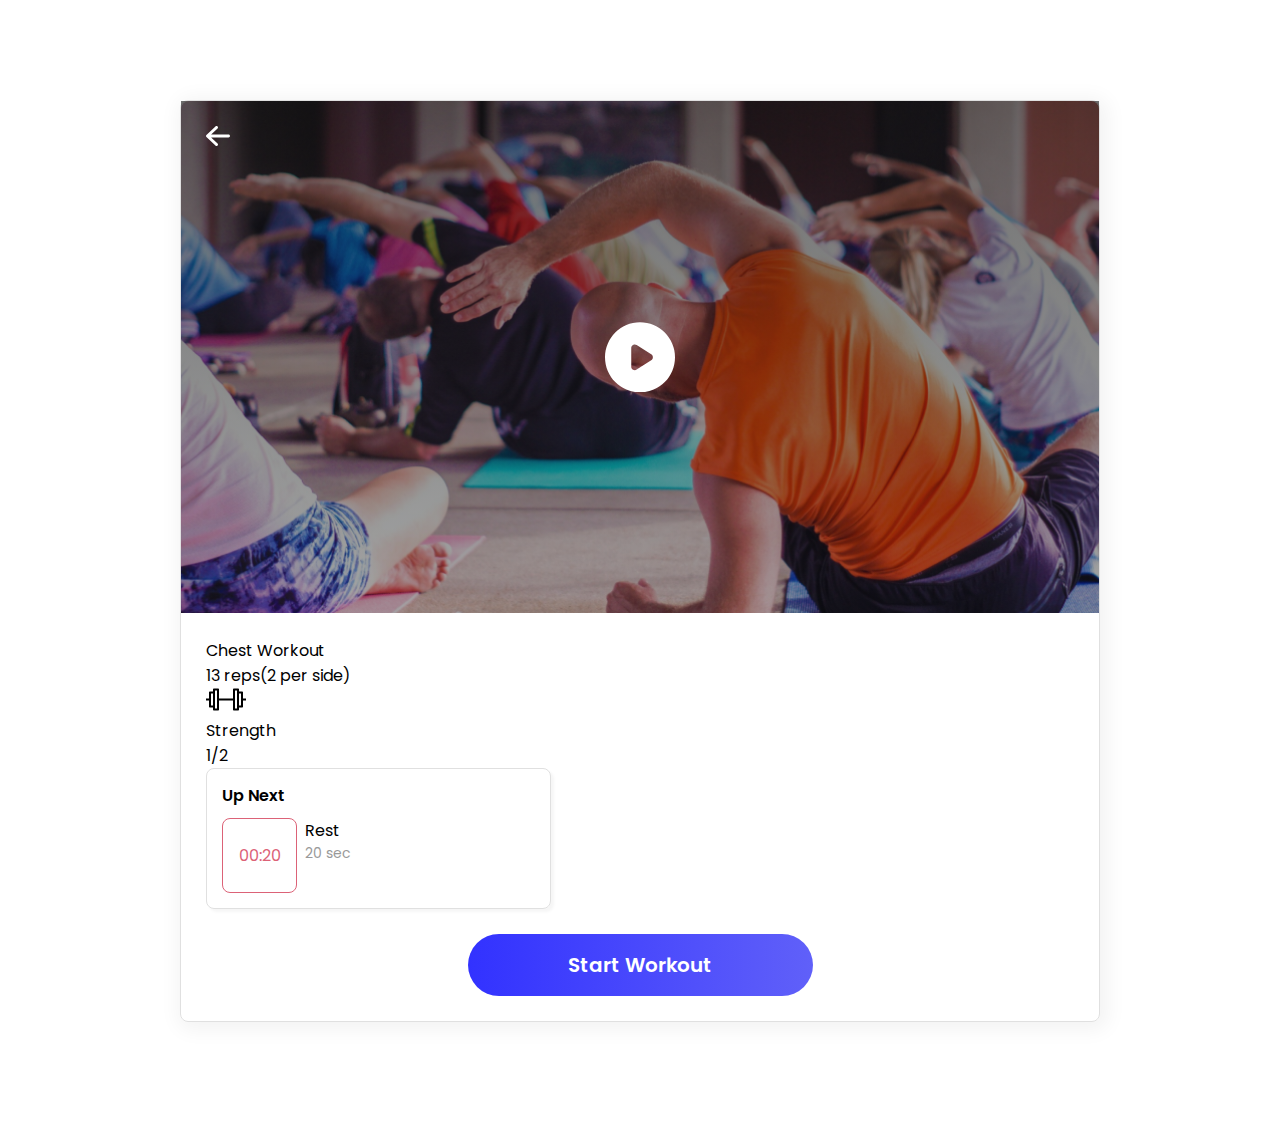
==== workout.html @ e26299d0 "[ADDED]: added workout start page and css" ====
<!DOCTYPE html>
<html lang="en">
<head>
	<meta charset="UTF-8">
	<meta name="viewport" content="width=device-width, initial-scale=1.0">
	<title>Workout</title>
	<link rel="stylesheet" href="./styles/styles.css">
	<link rel="preconnect" href="https://fonts.googleapis.com">
	<link rel="preconnect" href="https://fonts.gstatic.com" crossorigin>
	<link href="https://fonts.googleapis.com/css2?family=Poppins:wght@100;200;300;400;500;600&display=swap" rel="stylesheet">
</head>
<body>
	<div class="wrapper">
		<main class="main-content">
			<header class="header-content workout-intro workout-start">
				<ul class="workout-actions">
					<li class="action-item">
						<a href="#javascript:void(0)" class="action-link">
							<span class="icon-container">
								<img src="./assets/back.svg" alt="">
							</span>
						</a>
					</li>
				</ul>
				<button class="btn video-player-btn" type="button">
					<span class="icon-container-md">
						<img src="./assets/play.svg" alt="">
					</span>
				</button>		
				<div class="hero-img-container">
					<img src="./assets/hero2.png" alt="">
				</div>
			</header>
			<section class="workout-detail">
				<div class="workout-detail-item">
					<div class="item">
						<div class="workout-name">Chest Workout</div>
						<div class="workout-reps">13 reps(2 per side)</div>	
					</div>	
					<div class="item">
						<div class="workout-icon">
							<div class="img-container">
								<img src="./assets/strength.svg" alt="">
							</div>
							<div class="workout-type">
								<div class="type">Strength</div>
								<div class="set">1/2</div>
							</div>
						</div>
					</div>
				</div>
				<div class="workout-list-container">
					<ul class="workout-list">
						<li class="workout-list-item">
							<div class="inner-container">
								<div class="header-content">
									<h4 class="workout-type">Up Next</h4>
								</div>
								<ul class="workout-exercises-list">
									<li class="workout-exercise-item">
										<div class="img-container-md rest-time">
											<span class="time">
												00:20
											</span>
										</div>
										<div class="exercise-details">
											<div class="exercise-name">Rest</div>
											<div class="reps-sets">20 sec</div>
										</div>
									</li>
								</ul>
							</div>
						</li>
					</ul>
				</div>
				<div class="action-container">
					<a href="workout.html" role="button" class="btn btn-primary">Start Workout</a>
				</div>
			</section>
		</main>
	</div>
</body>
</html>
---- styles/styles.css ----
*{
	padding: 0;
	margin: 0;
	box-sizing: border-box;
}
:root{
	--primary-color: #3232FF;
	--secondary-color: #6060F9;
}

.main-content{
	max-width: 1140px;
	margin: 0 auto;
	border: 1px solid #E0E0E0;
	border-radius: 8px;
	box-shadow: 3px 3px 20px 5px #0000000D;

}

.main-content > *{
	font-family: 'Poppins', sans-serif;
}

.wrapper{
	padding: 100px 180px;
}

.btn{
	outline: none;
	border: none;
	background: unset;
	text-decoration: none;
}

.btn-primary{
	padding: 16px 32px;
	border-radius: 100vh;
	background: linear-gradient(to right,var(--primary-color),var(--secondary-color))!important;
	color: #fff;
	font-size: 20px;
	line-height: 30px;
	font-weight: 600;
	text-align: center;
	min-width: 345px;
	cursor: pointer;
}

.icon-container,
.icon-container-md{
	display: flex;
	align-items: center;
	justify-content: center;
}

.icon-container-md{
	height: 70px;
	width: 70px;
	display: flex;
	align-items: center;
	justify-content: center;
}

.icon-container-md img{
	height: 100%;
	width: 100%;
	object-fit: cover;
}

.img-container-md{
	height: 75px;
	width: 75px;
	overflow: hidden;
	border-radius: 8px;
}

.img-container-md.rest-time{
	border: 1px solid #dc6277;
	display: flex;
	align-items: center;
	justify-content: center;
}

.img-container-md.rest-time .time{
	color: #dc6277;
	font-size: 16px;
	line-height: 24px;
}

.img-container-md img{
	height: 100%;
	width: 100%;
	object-fit: cover;
}

.workout-intro{
	padding: 25px;
	display: flex;
	flex-direction: column;
	position: relative;
	min-height: 382px;
	isolation: isolate;

}

.workout-start{
	min-height: 512px;
}

.workout-start .video-player-btn{
	position: absolute;
	top: 50%;
	left: 50%;
	transform: translate(-50%, -50%);
}

.workout-intro .workout-actions{
	padding: 0;
	margin: 0;
	list-style-type: none;
	display: inline-flex;
	margin-left: auto;
}

.workout-start .workout-actions{
	margin-right: auto;
	margin-left: 0;
}

.workout-intro .workout-actions .action-link{
	display: inline-flex;
	flex-direction: column;
	align-items: center;
	color: #fff;
	text-decoration: none;
	font-size: 12px;
	line-height: 18px;
	font-weight: 400;
}

.workout-intro .workout-actions .action-item:not(:last-child) .action-link{
	padding-right: 12px;
}

.workout-intro::before{
	content: '';
	position: absolute;	
	height: 100%;
	width: 100%;
	background: linear-gradient(rgba(16, 16, 16, 0.6),rgba(16, 16, 16, 0.38));
	top: 0;
	left: 0;
	z-index: -1;
}

.workout-intro .hero-img-container{
	position: absolute;
	width: 100%;
	height: 100%;
	top: 0;
	left: 0;
	z-index: -2;
	border-radius: 8px 8px 0 0;
	overflow: hidden;
}

.workout-intro .hero-img-container img{
	height: 100%;
	width: 100%;
	object-fit: cover;
}

.workout-intro .workout-title-details{
	margin-left: 0;
	margin-top: auto;
	margin-right: auto;
	display: inline-flex;
	flex-direction: column;
	color: #fff;
}

.workout-intro .workout-title-details .workout-current-period{
	font-size: 12px;
	line-height: 18px;
	text-align: center;
	padding: 4px 12px;
	background-color: rgba(153,153,153,0.6);
	border-radius: 100vh;
	display: inline-flex;
	margin-right: auto;
}

.workout-intro .workout-basic-info{
	display: flex;
	align-items: center;
}

.workout-intro .workout-basic-info .workout-name{
	font-size: 20px;
	line-height: 30px;
	font-weight: 600;
	padding: 5px 0;
	padding-right: 15px;
}

.workout-intro .workout-basic-info .workout-duration{
	padding: 4px 10px;
	background-color: var(--primary-color);
	font-size: 10px;
	line-height: 15px;
	border-radius: 100vh;
}

.workout-intro .workout-exercise-info{
	font-size: 12px;
	list-style: 18px;
	display: flex;
	align-items: center;
}


.workout-intro .workout-exercise-info .sections{
	padding-right: 10px;
	border-right: 2px solid #fff;
}

.workout-intro .workout-exercise-info .exercises{
	padding-left: 10px;
}

.workout-detail{
	padding: 25px;
}

.workout-detail .workout-text-intro{
	padding-bottom: 25px;
}

.workout-detail .workout-list-container{
	padding-bottom: 25px;
}

.workout-detail .workout-list-container .day-num{
	font-size: 16px;
	font-weight: 600;
	padding-bottom: 15px;
}

.workout-detail .workout-list-container .workout-list{
	padding: 0;
	margin: 0;
	list-style-type: none;
	display: flex;
	flex-direction: column;
}

.workout-detail .workout-list-container .workout-list .workout-list-item{
	display: inline-flex;
	margin-right: auto;
	width: 90%;
	max-width: 345px;
}

.workout-detail .workout-list-container .workout-list .workout-list-item:not(:last-child){
	padding-bottom: 20px;
}

.workout-detail .workout-list-container .workout-list .workout-list-item .inner-container{
	padding: 15px;
	border: 1px solid #E0E0E0;
	border-radius: 8px;
	width: 100%;
	box-shadow: 3px 3px 3px 0px #0000000A;
}

.workout-detail .workout-list-container .workout-list .workout-list-item .header-content{
	display: flex;
	align-items: center;
	justify-content: space-between;
	padding-bottom: 10px;
}

.workout-detail .workout-list-container .workout-list .workout-list-item .header-content .workout-type{
	font-weight: 600;
	font-size: 16px;
	line-height: 24px;
}


.workout-detail .workout-list-container .workout-list .workout-list-item .header-content .sets-num{
	font-size: 14px;
	line-height: 21px;
	color: #999999;
}

.workout-detail .workout-list-container .workout-list .workout-list-item .workout-exercises-list{
	list-style-type: none;
	padding: 0;
	margin: 0;
}

.workout-detail .workout-list-container .workout-list .workout-list-item .workout-exercise-item{
	display: flex;
}

.workout-detail .workout-list-container .workout-list .workout-list-item .workout-exercise-item:not(:last-child){
	padding-bottom: 10px;
}

.workout-detail .workout-list-container .workout-list .workout-list-item .exercise-details{
	padding-left: 8px;
}

.workout-detail .workout-list-container .workout-list .workout-list-item .exercise-details .reps-sets{
	font-size: 14px;
	line-height: 21px;
	color: #999999;
}

.workout-detail .action-container{
	display: flex;
	justify-content: center;
}
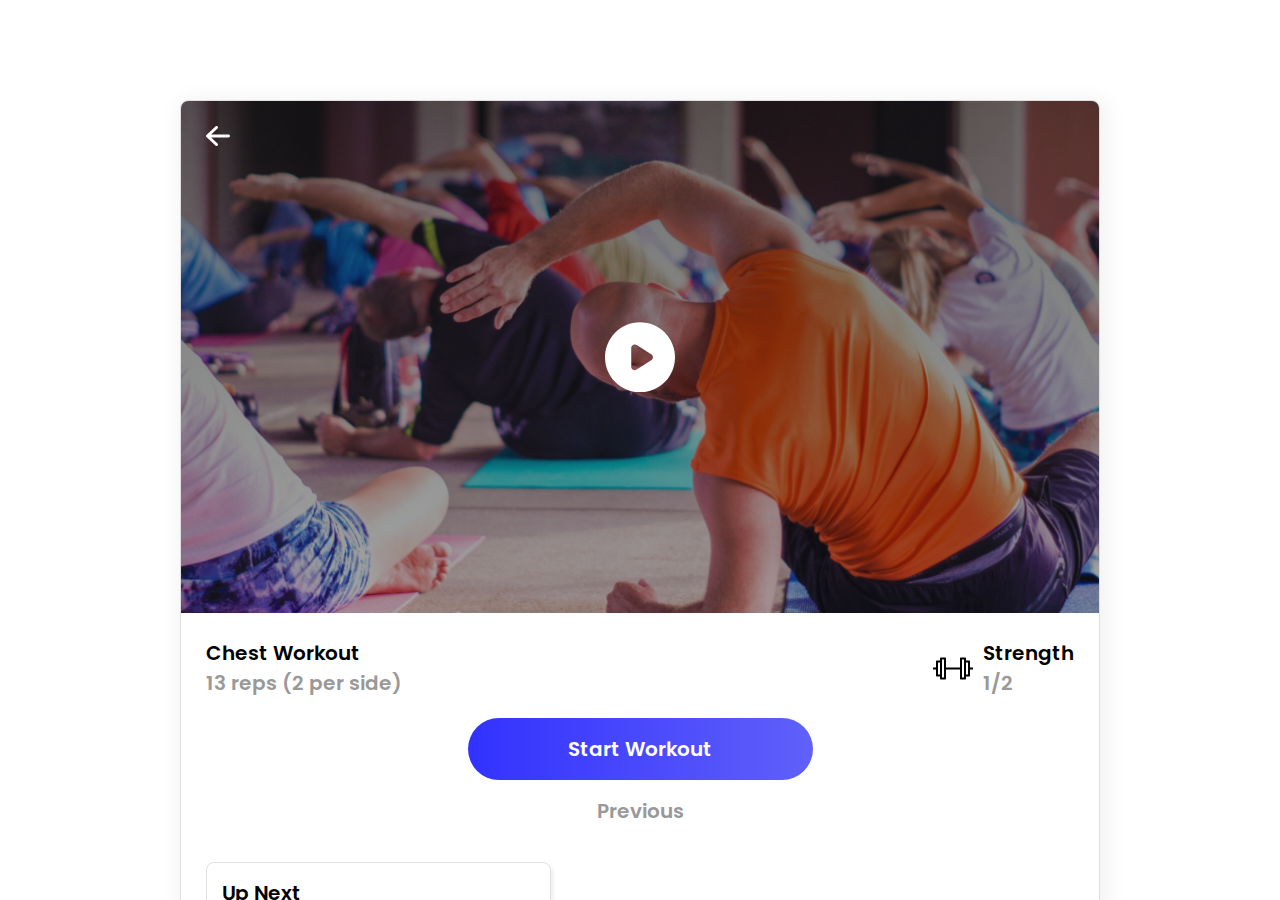
==== commit 522c27a9: "[ADDED]: added dark mode media query and fixed layout in ipad view" ====
--- a/workout.html
+++ b/workout.html
@@ -11,11 +11,11 @@
 </head>
 <body>
 	<div class="wrapper">
-		<main class="main-content">
+		<main class="main-content ">
 			<header class="header-content workout-intro workout-start">
 				<ul class="workout-actions">
 					<li class="action-item">
-						<a href="#javascript:void(0)" class="action-link">
+						<a href="index.html" class="action-link">
 							<span class="icon-container">
 								<img src="./assets/back.svg" alt="">
 							</span>
@@ -35,26 +35,28 @@
 				<div class="workout-detail-item">
 					<div class="item">
 						<div class="workout-name">Chest Workout</div>
-						<div class="workout-reps">13 reps(2 per side)</div>	
+						<div class="workout-reps">13 reps (2 per side)</div>	
 					</div>	
 					<div class="item">
-						<div class="workout-icon">
-							<div class="img-container">
-								<img src="./assets/strength.svg" alt="">
-							</div>
-							<div class="workout-type">
-								<div class="type">Strength</div>
-								<div class="set">1/2</div>
-							</div>
+						<div class="icon-container">
+							<img src="./assets/strength.svg" alt="">
+						</div>
+						<div class="workout-type">
+							<div class="type">Strength</div>
+							<div class="set">1/2</div>
 						</div>
 					</div>
+				</div>
+				<div class="action-container-group">
+					<a href="#" role="button" class="btn btn-primary">Start Workout</a>
+					<a href="#" role="button" class="btn btn-secondary">Previous</a>
 				</div>
 				<div class="workout-list-container">
 					<ul class="workout-list">
 						<li class="workout-list-item">
 							<div class="inner-container">
 								<div class="header-content">
-									<h4 class="workout-type">Up Next</h4>
+									<h4 class="workout-next">Up Next</h4>
 								</div>
 								<ul class="workout-exercises-list">
 									<li class="workout-exercise-item">
@@ -73,9 +75,7 @@
 						</li>
 					</ul>
 				</div>
-				<div class="action-container">
-					<a href="workout.html" role="button" class="btn btn-primary">Start Workout</a>
-				</div>
+				
 			</section>
 		</main>
 	</div>
--- a/styles/styles.css
+++ b/styles/styles.css
@@ -1,3 +1,6 @@
+
+@import "./workoutStart.css";
+
 *{
 	padding: 0;
 	margin: 0;
@@ -6,15 +9,23 @@
 :root{
 	--primary-color: #3232FF;
 	--secondary-color: #6060F9;
+	--border-color: #E0E0E0;
+	--primary-text-color: #000;
+	--box-shadow-color: #0000000D;
+}
+
+body{
+	width: 100%;
+	height: 100vh;
 }
 
 .main-content{
 	max-width: 1140px;
 	margin: 0 auto;
-	border: 1px solid #E0E0E0;
+	border: 1px solid var(--border-color);
 	border-radius: 8px;
-	box-shadow: 3px 3px 20px 5px #0000000D;
-
+	box-shadow: 3px 3px 20px 5px var(--box-shadow-color);
+	overflow-y: auto;
 }
 
 .main-content > *{
@@ -23,6 +34,8 @@
 
 .wrapper{
 	padding: 100px 180px;
+	height: 100%;
+	overflow-y: auto;
 }
 
 .btn{
@@ -32,17 +45,25 @@
 	text-decoration: none;
 }
 
-.btn-primary{
+.btn-primary,
+.btn-secondary{
 	padding: 16px 32px;
 	border-radius: 100vh;
-	background: linear-gradient(to right,var(--primary-color),var(--secondary-color))!important;
-	color: #fff;
 	font-size: 20px;
 	line-height: 30px;
 	font-weight: 600;
 	text-align: center;
 	min-width: 345px;
 	cursor: pointer;
+}
+
+.btn-primary{
+	background: linear-gradient(to right,var(--primary-color),var(--secondary-color))!important;
+	color: #fff;
+}
+
+.btn-secondary{
+	color: #999;
 }
 
 .icon-container,
@@ -111,6 +132,7 @@
 	top: 50%;
 	left: 50%;
 	transform: translate(-50%, -50%);
+	cursor: pointer;
 }
 
 .workout-intro .workout-actions{
@@ -192,6 +214,8 @@
 .workout-intro .workout-basic-info{
 	display: flex;
 	align-items: center;
+	flex-wrap: wrap;
+	padding-bottom: 5px;
 }
 
 .workout-intro .workout-basic-info .workout-name{
@@ -233,6 +257,7 @@
 
 .workout-detail .workout-text-intro{
 	padding-bottom: 25px;
+	color: var(--primary-text-color);
 }
 
 .workout-detail .workout-list-container{
@@ -243,6 +268,7 @@
 	font-size: 16px;
 	font-weight: 600;
 	padding-bottom: 15px;
+	color: var(--primary-text-color);
 }
 
 .workout-detail .workout-list-container .workout-list{
@@ -256,7 +282,7 @@
 .workout-detail .workout-list-container .workout-list .workout-list-item{
 	display: inline-flex;
 	margin-right: auto;
-	width: 90%;
+	width: 100%;
 	max-width: 345px;
 }
 
@@ -266,10 +292,10 @@
 
 .workout-detail .workout-list-container .workout-list .workout-list-item .inner-container{
 	padding: 15px;
-	border: 1px solid #E0E0E0;
+	border: 1px solid var(--border-color);
 	border-radius: 8px;
 	width: 100%;
-	box-shadow: 3px 3px 3px 0px #0000000A;
+	box-shadow: 3px 3px 3px 0px var(--box-shadow-color);
 }
 
 .workout-detail .workout-list-container .workout-list .workout-list-item .header-content{
@@ -277,12 +303,21 @@
 	align-items: center;
 	justify-content: space-between;
 	padding-bottom: 10px;
+	flex-wrap: wrap;
 }
 
 .workout-detail .workout-list-container .workout-list .workout-list-item .header-content .workout-type{
 	font-weight: 600;
 	font-size: 16px;
 	line-height: 24px;
+	color: var(--primary-text-color);
+}
+
+.workout-detail .workout-list-container .workout-list .workout-list-item .header-content .workout-next{
+	font-weight: 600;
+	font-size: 20px;
+	line-height: 30px;
+	color: var(--primary-text-color);
 }
 
 
@@ -307,7 +342,11 @@
 }
 
 .workout-detail .workout-list-container .workout-list .workout-list-item .exercise-details{
-	padding-left: 8px;
+	padding-left: 12px;
+}
+
+.workout-detail .workout-list-container .workout-list .workout-list-item .exercise-details .exercise-name{
+	color: var(--primary-text-color);
 }
 
 .workout-detail .workout-list-container .workout-list .workout-list-item .exercise-details .reps-sets{
@@ -316,7 +355,92 @@
 	color: #999999;
 }
 
-.workout-detail .action-container{
+.workout-detail .action-container,
+.workout-detail .action-container-group{
 	display: flex;
 	justify-content: center;
+}
+
+.workout-detail .action-container-group{
+	flex-direction: column;
+	align-items: center;
+	padding: 20px 0;
+}
+
+.workout-detail .workout-detail-item{
+	display: flex;
+	justify-content: space-between;
+}
+
+.workout-detail .workout-detail-item .item .workout-name,
+.workout-detail .workout-detail-item .item .workout-reps,
+.workout-detail .workout-detail-item .item .workout-type{
+	font-size: 20px;	
+	font-weight: 600;
+	line-height: 30px;
+}
+
+.workout-detail .workout-detail-item .item .workout-name,
+.workout-detail .workout-detail-item .item .workout-type .type{
+	color: var(--primary-text-color);
+}
+
+.workout-detail .workout-detail-item .item .workout-reps,
+.workout-detail .workout-detail-item .item .workout-type .set{
+	color: #999;
+}
+
+.workout-detail .workout-detail-item .item:last-child{
+	display: flex;
+}
+
+.workout-detail .workout-detail-item .item .workout-type{
+	padding-left: 10px;
+}
+
+@media (max-width: 1024px){
+	.wrapper{
+		padding: 100px;
+	}
+}
+
+@media (max-width: 998px){
+	.wrapper{
+		padding: 25px;
+	}
+}
+
+@media (max-width: 620px){
+	.wrapper{
+		padding: 15px;
+	}
+
+	.btn-primary,
+	.btn-secondary{
+		font-size: 17px;
+		line-height: 20px;
+		min-width: 90%
+	}
+
+	.workout-detail .workout-detail-item{
+		flex-direction: column;
+	}
+	.workout-detail .workout-detail-item .item:not(:last-child){
+		padding-bottom: 10px;
+	}
+}
+@media (prefers-color-scheme: dark){
+	:root{
+		--border-color: #5b5b5b;
+		--primary-text-color: #fff;
+		--box-shadow-color: #7474740D;
+	}
+	.wrapper{
+		background-color: #161617;
+	}
+
+	.workout-detail .workout-detail-item .item:last-child .icon-container img{
+		filter: invert(1);	
+	}
+
 }